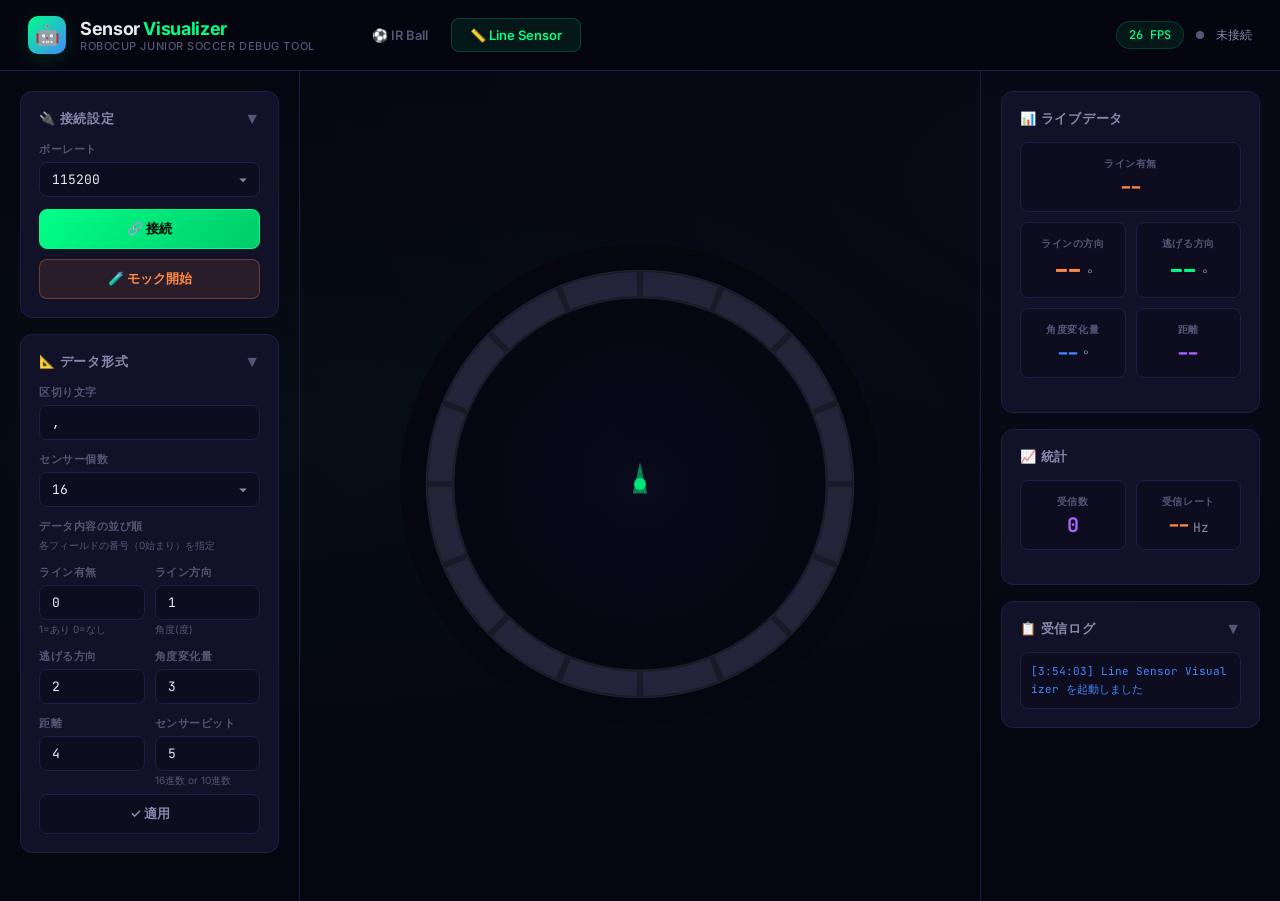
==== line.html @ f2dcb970 "feat: add Line Sensor Visualizer page with shared styles" ====
<!DOCTYPE html>
<html lang="ja">
<head>
<meta charset="UTF-8">
<meta name="viewport" content="width=device-width, initial-scale=1.0">
<title>Line Sensor Visualizer - RCJ Soccer Debug Tool</title>
<link rel="preconnect" href="https://fonts.googleapis.com">
<link href="https://fonts.googleapis.com/css2?family=Inter:wght@300;400;500;600;700;900&family=JetBrains+Mono:wght@400;500;700&display=swap" rel="stylesheet">
<link rel="stylesheet" href="styles.css">
</head>
<body>
<header class="header">
  <div class="header-left">
    <div class="header-logo">🤖</div>
    <div>
      <div class="header-title">Sensor <span>Visualizer</span></div>
      <div class="header-subtitle">RoboCup Junior Soccer Debug Tool</div>
    </div>
    <nav class="nav-tabs">
      <a href="index.html" class="nav-tab">⚽ IR Ball</a>
      <a href="line.html" class="nav-tab active">📏 Line Sensor</a>
    </nav>
  </div>
  <div class="header-right">
    <div class="fps-badge" id="fpsBadge">-- FPS</div>
    <div class="status-dot" id="statusDot"></div>
    <div class="status-text" id="statusText">未接続</div>
  </div>
</header>
<div class="main-content">
  <div class="sidebar" id="leftSidebar">
    <div class="panel">
      <div class="panel-header">🔌 接続設定<button class="collapse-btn" onclick="togglePanel(this)">▼</button></div>
      <div class="panel-body">
        <div id="noSerialBanner" class="no-serial-banner">⚠ Web Serial API 非対応。Chrome/Edgeを使用してください。</div>
        <div class="form-group"><label class="form-label">ボーレート</label>
          <select class="form-select" id="baudRate"><option value="9600">9600</option><option value="115200" selected>115200</option><option value="230400">230400</option><option value="921600">921600</option></select>
        </div>
        <div class="btn-group" style="margin-bottom:10px">
          <button class="btn btn-primary" id="btnConnect" onclick="connectSerial()">🔗 接続</button>
          <button class="btn btn-danger" id="btnDisconnect" onclick="disconnectSerial()" style="display:none">✕ 切断</button>
        </div>
        <button class="btn btn-mock" id="btnMock" onclick="toggleMock()">🧪 モック開始</button>
      </div>
    </div>
    <div class="panel">
      <div class="panel-header">📐 データ形式<button class="collapse-btn" onclick="togglePanel(this)">▼</button></div>
      <div class="panel-body">
        <div class="form-group"><label class="form-label">区切り文字</label><input class="form-input" id="cfgDelimiter" value=","></div>
        <div class="form-group"><label class="form-label">センサー個数</label>
          <select class="form-select" id="cfgSensorCount"><option value="8">8</option><option value="12">12</option><option value="16" selected>16</option><option value="20">20</option><option value="24">24</option><option value="32">32</option></select>
        </div>
        <div class="form-group"><label class="form-label">データ内容の並び順</label>
          <div class="form-hint" style="margin-bottom:8px">各フィールドの番号（0始まり）を指定</div>
        </div>
        <div class="form-row">
          <div class="form-group"><label class="form-label">ライン有無</label><input class="form-input" id="cfgDetIdx" type="number" value="0" min="0"><div class="form-hint">1=あり 0=なし</div></div>
          <div class="form-group"><label class="form-label">ライン方向</label><input class="form-input" id="cfgDirIdx" type="number" value="1" min="0"><div class="form-hint">角度(度)</div></div>
        </div>
        <div class="form-row">
          <div class="form-group"><label class="form-label">逃げる方向</label><input class="form-input" id="cfgEscIdx" type="number" value="2" min="0"></div>
          <div class="form-group"><label class="form-label">角度変化量</label><input class="form-input" id="cfgChgIdx" type="number" value="3" min="0"></div>
        </div>
        <div class="form-row">
          <div class="form-group"><label class="form-label">距離</label><input class="form-input" id="cfgDistIdx" type="number" value="4" min="0"></div>
          <div class="form-group"><label class="form-label">センサービット</label><input class="form-input" id="cfgBitsIdx" type="number" value="5" min="0"><div class="form-hint">16進数 or 10進数</div></div>
        </div>
        <button class="btn btn-secondary" onclick="applyConfig()" style="margin-top:6px">✓ 適用</button>
      </div>
    </div>
  </div>
  <div class="radar-container" id="radarContainer">
    <div class="radar-wrapper">
      <canvas id="lineCanvas" width="520" height="520"></canvas>
      <div class="not-detected-overlay" id="noLineOverlay">
        <div class="not-detected-icon">⬜</div>
        <div class="not-detected-text">No Line Detected</div>
        <div class="not-detected-sub">ラインセンサーがラインを検知していません</div>
      </div>
    </div>
  </div>
  <div class="sidebar right">
    <div class="panel">
      <div class="panel-header">📊 ライブデータ</div>
      <div class="panel-body">
        <div class="data-cards">
          <div class="data-card full-width"><div class="data-card-label">ライン有無</div><div class="data-card-value" id="dLineDetected" style="font-size:20px;color:var(--accent-orange)">--</div></div>
          <div class="data-card"><div class="data-card-label">ラインの方向</div><div class="data-card-value" id="dLineDir" style="color:var(--accent-orange)">--<span class="data-card-unit">°</span></div></div>
          <div class="data-card"><div class="data-card-label">逃げる方向</div><div class="data-card-value" id="dEscDir" style="color:var(--accent-green)">--<span class="data-card-unit">°</span></div></div>
          <div class="data-card"><div class="data-card-label">角度変化量</div><div class="data-card-value" id="dAngleChg" style="font-size:20px;color:var(--accent-blue)">--<span class="data-card-unit">°</span></div></div>
          <div class="data-card"><div class="data-card-label">距離</div><div class="data-card-value" id="dDist" style="font-size:20px;color:var(--accent-purple)">--</div></div>
        </div>
      </div>
    </div>
    <div class="panel">
      <div class="panel-header">📈 統計</div>
      <div class="panel-body">
        <div class="data-cards">
          <div class="data-card"><div class="data-card-label">受信数</div><div class="data-card-value" id="dispCount" style="font-size:20px;color:var(--accent-purple)">0</div></div>
          <div class="data-card"><div class="data-card-label">受信レート</div><div class="data-card-value" id="dispRate" style="font-size:20px;color:var(--accent-orange)">--<span class="data-card-unit">Hz</span></div></div>
        </div>
      </div>
    </div>
    <div class="panel">
      <div class="panel-header">📋 受信ログ<button class="collapse-btn" onclick="togglePanel(this)">▼</button></div>
      <div class="panel-body"><div class="raw-log" id="rawLog"></div></div>
    </div>
  </div>
</div>
<script>
// === State ===
let serialPort=null,serialReader=null,serialReadable=null,isConnected=false,isMocking=false,mockInterval=null;
let lineDetected=false,lineDir=0,escapeDir=0,angleChange=0,distance=0,sensorBits=0;
let receiveCount=0,rateTimestamps=[];
let cfg={delimiter:',',sensorCount:16,detIdx:0,dirIdx:1,escIdx:2,chgIdx:3,distIdx:4,bitsIdx:5};

function applyConfig(){
  const d=document.getElementById('cfgDelimiter').value;
  cfg.delimiter=d==='\\t'?'\t':d||',';
  cfg.sensorCount=parseInt(document.getElementById('cfgSensorCount').value)||16;
  cfg.detIdx=parseInt(document.getElementById('cfgDetIdx').value)||0;
  cfg.dirIdx=parseInt(document.getElementById('cfgDirIdx').value)||0;
  cfg.escIdx=parseInt(document.getElementById('cfgEscIdx').value)||0;
  cfg.chgIdx=parseInt(document.getElementById('cfgChgIdx').value)||0;
  cfg.distIdx=parseInt(document.getElementById('cfgDistIdx').value)||0;
  cfg.bitsIdx=parseInt(document.getElementById('cfgBitsIdx').value)||0;
  addLog('設定を適用しました','info');
}

function parseLine(raw){
  raw=raw.trim();if(!raw)return null;
  const p=raw.split(cfg.delimiter);
  const g=i=>{const v=p[i];if(v===undefined)return 0;const n=parseFloat(v.trim());return isNaN(n)?0:n;};
  const bits=p[cfg.bitsIdx]?p[cfg.bitsIdx].trim():'0';
  let bv=0;
  if(bits.startsWith('0x')||bits.startsWith('0X'))bv=parseInt(bits,16);
  else bv=parseInt(bits)||0;
  return{detected:g(cfg.detIdx)>=1,dir:g(cfg.dirIdx),esc:g(cfg.escIdx),chg:g(cfg.chgIdx),dist:g(cfg.distIdx),bits:bv};
}

function handleData(raw){
  const d=parseLine(raw);if(!d){addLog(raw,'warn');return;}
  receiveCount++;rateTimestamps.push(performance.now());
  lineDetected=d.detected;lineDir=d.dir;escapeDir=d.esc;angleChange=d.chg;distance=d.dist;sensorBits=d.bits;
  const el=id=>document.getElementById(id);
  el('dLineDetected').textContent=lineDetected?'あり':'なし';
  el('dLineDetected').style.color=lineDetected?'var(--accent-orange)':'var(--accent-green)';
  el('dLineDir').innerHTML=lineDir.toFixed(0)+'<span class="data-card-unit">°</span>';
  el('dEscDir').innerHTML=escapeDir.toFixed(0)+'<span class="data-card-unit">°</span>';
  el('dAngleChg').innerHTML=angleChange.toFixed(0)+'<span class="data-card-unit">°</span>';
  el('dDist').textContent=Math.round(distance);
  el('dispCount').textContent=receiveCount;
  const now=performance.now();rateTimestamps=rateTimestamps.filter(t=>now-t<1000);
  el('dispRate').innerHTML=rateTimestamps.length+'<span class="data-card-unit">Hz</span>';
  addLog(raw,lineDetected?'warn':'');
}

// === Log ===
const logEl=document.getElementById('rawLog');let logLines=0;
function addLog(t,type=''){const l=document.createElement('div');l.className='log-line'+(type?' '+type:'');const ts=new Date().toLocaleTimeString('ja-JP',{hour12:false});l.textContent=`[${ts}] ${t}`;logEl.appendChild(l);logLines++;if(logLines>80){logEl.removeChild(logEl.firstChild);logLines--;}logEl.scrollTop=logEl.scrollHeight;}

function togglePanel(b){b.classList.toggle('collapsed');b.closest('.panel').querySelector('.panel-body').classList.toggle('collapsed');}

// === Serial ===
async function connectSerial(){
  if(!('serial' in navigator)){addLog('Web Serial API 非対応','error');return;}
  try{serialPort=await navigator.serial.requestPort();const baud=parseInt(document.getElementById('baudRate').value);await serialPort.open({baudRate:baud});isConnected=true;updateUI();addLog(`接続 (${baud} bps)`,'info');readSerial();}catch(e){addLog('接続エラー: '+e.message,'error');}
}
async function readSerial(){
  const dec=new TextDecoderStream();serialReadable=serialPort.readable.pipeTo(dec.writable);const r=dec.readable.getReader();serialReader=r;let buf='';
  try{while(true){const{value,done}=await r.read();if(done)break;buf+=value;const ls=buf.split('\n');buf=ls.pop();for(const l of ls)if(l.trim())handleData(l);}}catch(e){if(isConnected)addLog('読取エラー: '+e.message,'error');}finally{r.releaseLock();}
}
async function disconnectSerial(){isConnected=false;try{if(serialReader){await serialReader.cancel();serialReader=null;}if(serialReadable){await serialReadable.catch(()=>{});serialReadable=null;}if(serialPort){await serialPort.close();serialPort=null;}}catch(e){}updateUI();addLog('切断','info');}
function updateUI(){
  const d=document.getElementById('statusDot'),t=document.getElementById('statusText'),bc=document.getElementById('btnConnect'),bd=document.getElementById('btnDisconnect');
  if(isConnected){d.className='status-dot connected';t.textContent='接続中';bc.style.display='none';bd.style.display='';}
  else if(isMocking){d.className='status-dot mock';t.textContent='モック動作中';bc.style.display='';bd.style.display='none';}
  else{d.className='status-dot';t.textContent='未接続';bc.style.display='';bd.style.display='none';}
}

// === Mock ===
let mockTick=0;
function toggleMock(){isMocking?stopMock():startMock();}
function startMock(){
  if(isConnected){addLog('接続中はモック不可','warn');return;}
  isMocking=true;mockTick=0;document.getElementById('btnMock').textContent='⏹ モック停止';document.getElementById('btnMock').className='btn btn-danger';updateUI();addLog('モック開始','info');
  mockInterval=setInterval(()=>{
    mockTick++;
    const det=mockTick%150<120?1:0;
    const dir=(mockTick*2.5)%360;
    const esc=(dir+180)%360;
    const chg=20+Math.sin(mockTick/20)*30;
    const dist=800+Math.sin(mockTick/15)*400;
    let bits=0;const sc=cfg.sensorCount;const dirRad=dir*Math.PI/180;
    for(let i=0;i<sc;i++){const a=(i/sc)*Math.PI*2-Math.PI/2;const diff=Math.abs(Math.atan2(Math.sin(a-dirRad+Math.PI/2),Math.cos(a-dirRad+Math.PI/2)));if(diff<Math.PI/3)bits|=(1<<i);}
    if(!det)bits=0;
    const line=[det,dir.toFixed(1),esc.toFixed(1),chg.toFixed(1),Math.round(dist),'0x'+bits.toString(16).toUpperCase()].join(cfg.delimiter);
    handleData(line);
  },40);
}
function stopMock(){isMocking=false;clearInterval(mockInterval);mockInterval=null;document.getElementById('btnMock').textContent='🧪 モック開始';document.getElementById('btnMock').className='btn btn-mock';updateUI();addLog('モック停止','info');}

// === Canvas Drawing ===
const canvas=document.getElementById('lineCanvas'),ctx=canvas.getContext('2d');
const CW=520,CH=520,CX=260,CY=260,R=200,RING_W=28;
let frameCount=0,lastFpsTime=performance.now(),fps=0,animTime=0;

function degToRad(d){return d*Math.PI/180;}
function canvasAngle(d){return degToRad(d)-Math.PI/2;}

function draw(ts){
  animTime=ts||0;ctx.clearRect(0,0,CW,CH);
  // BG
  const bg=ctx.createRadialGradient(CX,CY,0,CX,CY,R+40);bg.addColorStop(0,'rgba(10,10,30,0.9)');bg.addColorStop(1,'rgba(6,6,15,1)');ctx.fillStyle=bg;ctx.beginPath();ctx.arc(CX,CY,R+40,0,Math.PI*2);ctx.fill();
  // Ring track
  ctx.beginPath();ctx.arc(CX,CY,R,0,Math.PI*2);ctx.strokeStyle='rgba(136,136,170,0.15)';ctx.lineWidth=RING_W;ctx.stroke();
  // Sensor segments
  const sc=cfg.sensorCount,segAngle=Math.PI*2/sc,gap=0.03;
  for(let i=0;i<sc;i++){
    const a=-Math.PI/2+i*segAngle+gap/2;const active=(sensorBits>>i)&1;
    ctx.beginPath();ctx.arc(CX,CY,R,a,a+segAngle-gap);
    ctx.strokeStyle=active?(lineDetected?'rgba(255,160,40,0.9)':'rgba(255,160,40,0.3)'):'rgba(60,60,100,0.3)';
    ctx.lineWidth=RING_W-4;ctx.lineCap='butt';ctx.stroke();
    if(active&&lineDetected){ctx.beginPath();ctx.arc(CX,CY,R,a,a+segAngle-gap);ctx.strokeStyle='rgba(255,160,40,0.15)';ctx.lineWidth=RING_W+10;ctx.stroke();}
  }
  // Ring outer/inner border
  ctx.beginPath();ctx.arc(CX,CY,R+RING_W/2,0,Math.PI*2);ctx.strokeStyle='rgba(136,136,170,0.1)';ctx.lineWidth=1;ctx.stroke();
  ctx.beginPath();ctx.arc(CX,CY,R-RING_W/2,0,Math.PI*2);ctx.strokeStyle='rgba(136,136,170,0.1)';ctx.lineWidth=1;ctx.stroke();
  // Center robot
  ctx.beginPath();ctx.arc(CX,CY,6,0,Math.PI*2);ctx.fillStyle='rgba(0,255,136,0.8)';ctx.fill();
  // Forward triangle
  const fwd=-Math.PI/2;ctx.beginPath();ctx.moveTo(CX+Math.cos(fwd)*22,CY+Math.sin(fwd)*22);ctx.lineTo(CX+Math.cos(fwd+2.5)*12,CY+Math.sin(fwd+2.5)*12);ctx.lineTo(CX+Math.cos(fwd-2.5)*12,CY+Math.sin(fwd-2.5)*12);ctx.closePath();ctx.fillStyle='rgba(0,255,136,0.5)';ctx.fill();

  if(lineDetected&&(isConnected||isMocking)){
    // White line across ring
    const la=canvasAngle(lineDir),perpLen=R+10;
    const perp=la+Math.PI/2;
    ctx.beginPath();ctx.moveTo(CX+Math.cos(perp)*perpLen,CY+Math.sin(perp)*perpLen);ctx.lineTo(CX-Math.cos(perp)*perpLen,CY-Math.sin(perp)*perpLen);
    ctx.strokeStyle='rgba(255,255,255,0.5)';ctx.lineWidth=2;ctx.setLineDash([]);ctx.stroke();
    // Line direction arrow (orange solid)
    const arrowLen=R-10;const ax=CX+Math.cos(la)*arrowLen,ay=CY+Math.sin(la)*arrowLen;
    ctx.beginPath();ctx.moveTo(CX,CY);ctx.lineTo(ax,ay);ctx.strokeStyle='#ff8844';ctx.lineWidth=3;ctx.stroke();
    // Arrowhead
    const ah=15,aa=0.4;ctx.beginPath();ctx.moveTo(ax,ay);ctx.lineTo(ax-ah*Math.cos(la-aa),ay-ah*Math.sin(la-aa));ctx.lineTo(ax-ah*Math.cos(la+aa),ay-ah*Math.sin(la+aa));ctx.closePath();ctx.fillStyle='#ff8844';ctx.fill();
    // Escape direction arrow (green dashed)
    const ea=canvasAngle(escapeDir),elen=R-10;const ex=CX+Math.cos(ea)*elen,ey=CY+Math.sin(ea)*elen;
    ctx.beginPath();ctx.moveTo(CX,CY);ctx.lineTo(ex,ey);ctx.strokeStyle='#00ff88';ctx.lineWidth=2.5;ctx.setLineDash([8,6]);ctx.stroke();ctx.setLineDash([]);
    // Escape arrowhead
    ctx.beginPath();ctx.moveTo(ex,ey);ctx.lineTo(ex-12*Math.cos(ea-0.4),ey-12*Math.sin(ea-0.4));ctx.lineTo(ex-12*Math.cos(ea+0.4),ey-12*Math.sin(ea+0.4));ctx.closePath();ctx.fillStyle='#00ff88';ctx.fill();
  }
  // No-line overlay
  document.getElementById('noLineOverlay').classList.toggle('visible',!lineDetected&&(isConnected||isMocking));
  // FPS
  frameCount++;const now=performance.now();if(now-lastFpsTime>=500){fps=Math.round(frameCount/((now-lastFpsTime)/1000));frameCount=0;lastFpsTime=now;document.getElementById('fpsBadge').textContent=fps+' FPS';}
  requestAnimationFrame(draw);
}

// === Responsive ===
function resizeCanvas(){const c=document.getElementById('radarContainer');const s=Math.min(c.clientWidth-60,c.clientHeight-60,520);if(s>0){canvas.style.width=s+'px';canvas.style.height=s+'px';}}
window.addEventListener('resize',resizeCanvas);setTimeout(resizeCanvas,100);

// === Init ===
if(!('serial' in navigator))document.getElementById('noSerialBanner').classList.add('visible');
requestAnimationFrame(draw);
addLog('Line Sensor Visualizer を起動しました','info');
</script>
</body>
</html>
---- styles.css ----
*,*::before,*::after{box-sizing:border-box;margin:0;padding:0}
:root{--bg-primary:#06060f;--bg-secondary:#0d0d1f;--bg-card:#111128;--bg-card-hover:#16163a;--border:#1e1e4a;--border-glow:#2a2a6a;--text-primary:#e8e8f0;--text-secondary:#8888aa;--text-muted:#555577;--accent-green:#00ff88;--accent-green-dim:#00cc6a;--accent-blue:#4488ff;--accent-red:#ff3366;--accent-orange:#ff8844;--accent-purple:#aa66ff;--font-ui:'Inter',-apple-system,sans-serif;--font-mono:'JetBrains Mono','Consolas',monospace;--radius:12px;--radius-sm:8px;--transition:0.2s cubic-bezier(0.4,0,0.2,1)}
body{font-family:var(--font-ui);background:var(--bg-primary);color:var(--text-primary);min-height:100vh;overflow-x:hidden;background-image:radial-gradient(ellipse at 20% 50%,rgba(0,255,136,0.03) 0%,transparent 60%),radial-gradient(ellipse at 80% 20%,rgba(68,136,255,0.03) 0%,transparent 60%)}
.header{display:flex;align-items:center;justify-content:space-between;padding:16px 28px;border-bottom:1px solid var(--border);background:rgba(6,6,15,0.8);backdrop-filter:blur(20px);position:sticky;top:0;z-index:100}
.header-left{display:flex;align-items:center;gap:14px}
.header-logo{width:38px;height:38px;background:linear-gradient(135deg,var(--accent-green),var(--accent-blue));border-radius:10px;display:flex;align-items:center;justify-content:center;font-size:20px;box-shadow:0 4px 20px rgba(0,255,136,0.15)}
.header-title{font-size:18px;font-weight:700;letter-spacing:-0.02em}
.header-title span{color:var(--accent-green)}
.header-subtitle{font-size:11px;color:var(--text-muted);font-weight:500;letter-spacing:0.05em;text-transform:uppercase}
.header-right{display:flex;align-items:center;gap:12px}
.fps-badge{font-family:var(--font-mono);font-size:12px;font-weight:500;color:var(--accent-green);background:rgba(0,255,136,0.08);border:1px solid rgba(0,255,136,0.15);padding:5px 12px;border-radius:20px}
.status-dot{width:8px;height:8px;border-radius:50%;background:var(--text-muted);transition:background var(--transition)}
.status-dot.connected{background:var(--accent-green);box-shadow:0 0 8px var(--accent-green);animation:pulse-dot 2s infinite}
.status-dot.mock{background:var(--accent-orange);box-shadow:0 0 8px var(--accent-orange);animation:pulse-dot 2s infinite}
@keyframes pulse-dot{0%,100%{opacity:1}50%{opacity:0.5}}
.status-text{font-size:12px;color:var(--text-secondary);font-weight:500}
.nav-tabs{display:flex;gap:4px;margin-left:24px}
.nav-tab{padding:8px 18px;font-family:var(--font-ui);font-size:13px;font-weight:600;color:var(--text-muted);background:transparent;border:1px solid transparent;border-radius:var(--radius-sm);cursor:pointer;transition:all var(--transition);text-decoration:none}
.nav-tab:hover{color:var(--text-primary);background:var(--bg-card)}
.nav-tab.active{color:var(--accent-green);background:rgba(0,255,136,0.08);border-color:rgba(0,255,136,0.2)}
.main-content{display:grid;grid-template-columns:300px 1fr 300px;gap:0;min-height:calc(100vh - 70px)}
@media(max-width:1100px){.main-content{grid-template-columns:1fr;grid-template-rows:auto 1fr auto}}
.sidebar{padding:20px;border-right:1px solid var(--border);overflow-y:auto;max-height:calc(100vh - 70px)}
.sidebar.right{border-right:none;border-left:1px solid var(--border)}
@media(max-width:1100px){.sidebar{border-right:none;border-bottom:1px solid var(--border);max-height:none}.sidebar.right{border-left:none;border-top:1px solid var(--border)}}
.panel{background:var(--bg-card);border:1px solid var(--border);border-radius:var(--radius);padding:18px;margin-bottom:16px;transition:border-color var(--transition);animation:fadeIn 0.4s ease both}
.panel:hover{border-color:var(--border-glow)}
.panel:nth-child(2){animation-delay:0.05s}
.panel:nth-child(3){animation-delay:0.1s}
.panel-header{display:flex;align-items:center;gap:8px;margin-bottom:14px;font-size:13px;font-weight:600;color:var(--text-secondary);text-transform:uppercase;letter-spacing:0.06em}
.panel-header .collapse-btn{margin-left:auto;background:none;border:none;color:var(--text-muted);cursor:pointer;font-size:16px;transition:transform var(--transition);line-height:1}
.panel-header .collapse-btn.collapsed{transform:rotate(-90deg)}
.panel-body.collapsed{display:none}
.form-group{margin-bottom:12px}
.form-group:last-child{margin-bottom:0}
.form-label{display:block;font-size:11px;font-weight:600;color:var(--text-muted);margin-bottom:5px;text-transform:uppercase;letter-spacing:0.05em}
.form-input,.form-select{width:100%;padding:8px 12px;font-family:var(--font-mono);font-size:13px;color:var(--text-primary);background:var(--bg-secondary);border:1px solid var(--border);border-radius:var(--radius-sm);outline:none;transition:border-color var(--transition),box-shadow var(--transition)}
.form-input:focus,.form-select:focus{border-color:var(--accent-green);box-shadow:0 0 0 3px rgba(0,255,136,0.08)}
.form-select{cursor:pointer;appearance:none;background-image:url("data:image/svg+xml,%3Csvg xmlns='http://www.w3.org/2000/svg' width='12' height='12' fill='%238888aa' viewBox='0 0 16 16'%3E%3Cpath d='M8 11L3 6h10z'/%3E%3C/svg%3E");background-repeat:no-repeat;background-position:right 10px center;padding-right:30px}
.form-row{display:grid;grid-template-columns:1fr 1fr;gap:10px}
.form-hint{font-size:10px;color:var(--text-muted);margin-top:3px}
.btn{display:inline-flex;align-items:center;justify-content:center;gap:8px;padding:10px 18px;font-family:var(--font-ui);font-size:13px;font-weight:600;border:1px solid transparent;border-radius:var(--radius-sm);cursor:pointer;transition:all var(--transition);white-space:nowrap;width:100%}
.btn-primary{background:linear-gradient(135deg,var(--accent-green),var(--accent-green-dim));color:#000;border-color:var(--accent-green)}
.btn-primary:hover{box-shadow:0 4px 20px rgba(0,255,136,0.25);transform:translateY(-1px)}
.btn-danger{background:rgba(255,51,102,0.1);color:var(--accent-red);border-color:rgba(255,51,102,0.3)}
.btn-danger:hover{background:rgba(255,51,102,0.2)}
.btn-secondary{background:var(--bg-secondary);color:var(--text-secondary);border-color:var(--border)}
.btn-secondary:hover{background:var(--bg-card-hover);color:var(--text-primary);border-color:var(--border-glow)}
.btn-mock{background:rgba(255,136,68,0.1);color:var(--accent-orange);border-color:rgba(255,136,68,0.3)}
.btn-mock:hover{background:rgba(255,136,68,0.2)}
.btn-group{display:flex;gap:8px}
.btn-group .btn{flex:1}
.radar-container{display:flex;align-items:center;justify-content:center;position:relative;padding:30px}
.radar-wrapper{position:relative;display:inline-block}
.data-cards{display:grid;grid-template-columns:1fr 1fr;gap:10px;margin-bottom:16px}
.data-card{background:var(--bg-secondary);border:1px solid var(--border);border-radius:var(--radius-sm);padding:14px;text-align:center;transition:border-color var(--transition)}
.data-card:hover{border-color:var(--border-glow)}
.data-card-label{font-size:10px;font-weight:600;color:var(--text-muted);text-transform:uppercase;letter-spacing:0.06em;margin-bottom:6px}
.data-card-value{font-family:var(--font-mono);font-size:26px;font-weight:700;line-height:1}
.data-card-unit{font-size:13px;font-weight:400;color:var(--text-secondary);margin-left:2px}
.data-card.full-width{grid-column:1/-1}
.raw-log{font-family:var(--font-mono);font-size:11px;color:var(--text-muted);background:var(--bg-secondary);border:1px solid var(--border);border-radius:var(--radius-sm);padding:10px;max-height:160px;overflow-y:auto;line-height:1.6;word-break:break-all}
.raw-log::-webkit-scrollbar{width:4px}
.raw-log::-webkit-scrollbar-thumb{background:var(--border);border-radius:4px}
.log-line{color:var(--text-muted)}.log-line.error{color:var(--accent-red)}.log-line.warn{color:var(--accent-orange)}.log-line.info{color:var(--accent-blue)}
.trail-toggle{display:flex;align-items:center;gap:8px;font-size:12px;color:var(--text-secondary);cursor:pointer;user-select:none}
.trail-toggle input[type="checkbox"]{appearance:none;width:36px;height:20px;background:var(--bg-secondary);border:1px solid var(--border);border-radius:20px;position:relative;cursor:pointer;transition:background var(--transition),border-color var(--transition)}
.trail-toggle input[type="checkbox"]::after{content:'';position:absolute;top:2px;left:2px;width:14px;height:14px;background:var(--text-muted);border-radius:50%;transition:transform var(--transition),background var(--transition)}
.trail-toggle input[type="checkbox"]:checked{background:rgba(0,255,136,0.15);border-color:var(--accent-green)}
.trail-toggle input[type="checkbox"]:checked::after{transform:translateX(16px);background:var(--accent-green)}
::-webkit-scrollbar{width:6px}::-webkit-scrollbar-track{background:transparent}::-webkit-scrollbar-thumb{background:var(--border);border-radius:6px}
@keyframes fadeIn{from{opacity:0;transform:translateY(8px)}to{opacity:1;transform:translateY(0)}}
.no-serial-banner{display:none;background:rgba(255,51,102,0.1);border:1px solid rgba(255,51,102,0.3);border-radius:var(--radius-sm);padding:12px 16px;margin-bottom:16px;font-size:12px;color:var(--accent-red);line-height:1.5}
.no-serial-banner.visible{display:block}
.not-detected-overlay{position:absolute;inset:0;display:flex;flex-direction:column;align-items:center;justify-content:center;background:rgba(6,6,15,0.75);backdrop-filter:blur(8px);border-radius:50%;opacity:0;pointer-events:none;transition:opacity 0.4s ease}
.not-detected-overlay.visible{opacity:1}
.not-detected-icon{font-size:56px;margin-bottom:12px;animation:float 3s ease-in-out infinite}
@keyframes float{0%,100%{transform:translateY(0)}50%{transform:translateY(-8px)}}
.not-detected-text{font-size:22px;font-weight:800;color:var(--accent-red);text-transform:uppercase;letter-spacing:0.08em;text-shadow:0 0 20px rgba(255,51,102,0.4)}
.not-detected-sub{font-size:12px;color:var(--text-muted);margin-top:6px}
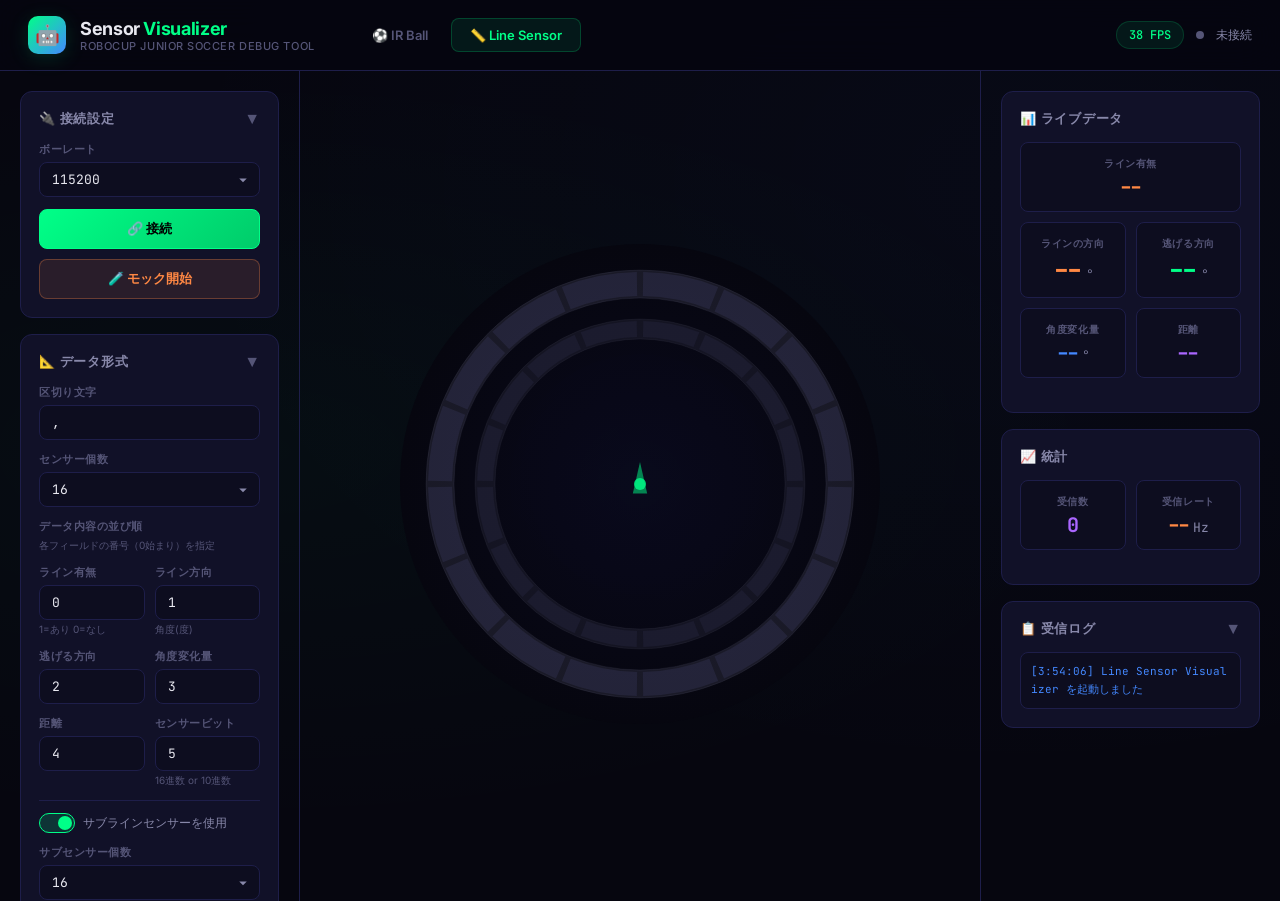
==== commit dccc69a0: "feat: add sub line sensor support (inner ring)" ====
--- a/line.html
+++ b/line.html
@@ -65,6 +65,15 @@
           <div class="form-group"><label class="form-label">距離</label><input class="form-input" id="cfgDistIdx" type="number" value="4" min="0"></div>
           <div class="form-group"><label class="form-label">センサービット</label><input class="form-input" id="cfgBitsIdx" type="number" value="5" min="0"><div class="form-hint">16進数 or 10進数</div></div>
         </div>
+        <div style="border-top:1px solid var(--border);margin:12px 0;padding-top:12px">
+          <div class="form-group"><label class="trail-toggle"><input type="checkbox" id="cfgSubEnabled" checked> サブラインセンサーを使用</label></div>
+          <div id="subSettings">
+            <div class="form-group"><label class="form-label">サブセンサー個数</label>
+              <select class="form-select" id="cfgSubCount"><option value="8">8</option><option value="12">12</option><option value="16" selected>16</option><option value="20">20</option><option value="24">24</option><option value="32">32</option></select>
+            </div>
+            <div class="form-group"><label class="form-label">サブセンサービット</label><input class="form-input" id="cfgSubBitsIdx" type="number" value="6" min="0"><div class="form-hint">フィールド番号(0始まり)</div></div>
+          </div>
+        </div>
         <button class="btn btn-secondary" onclick="applyConfig()" style="margin-top:6px">✓ 適用</button>
       </div>
     </div>
@@ -110,9 +119,9 @@
 <script>
 // === State ===
 let serialPort=null,serialReader=null,serialReadable=null,isConnected=false,isMocking=false,mockInterval=null;
-let lineDetected=false,lineDir=0,escapeDir=0,angleChange=0,distance=0,sensorBits=0;
+let lineDetected=false,lineDir=0,escapeDir=0,angleChange=0,distance=0,sensorBits=0,subSensorBits=0;
 let receiveCount=0,rateTimestamps=[];
-let cfg={delimiter:',',sensorCount:16,detIdx:0,dirIdx:1,escIdx:2,chgIdx:3,distIdx:4,bitsIdx:5};
+let cfg={delimiter:',',sensorCount:16,detIdx:0,dirIdx:1,escIdx:2,chgIdx:3,distIdx:4,bitsIdx:5,subEnabled:true,subCount:16,subBitsIdx:6};
 
 function applyConfig(){
   const d=document.getElementById('cfgDelimiter').value;
@@ -124,24 +133,27 @@
   cfg.chgIdx=parseInt(document.getElementById('cfgChgIdx').value)||0;
   cfg.distIdx=parseInt(document.getElementById('cfgDistIdx').value)||0;
   cfg.bitsIdx=parseInt(document.getElementById('cfgBitsIdx').value)||0;
+  cfg.subEnabled=document.getElementById('cfgSubEnabled').checked;
+  cfg.subCount=parseInt(document.getElementById('cfgSubCount').value)||16;
+  cfg.subBitsIdx=parseInt(document.getElementById('cfgSubBitsIdx').value)||0;
+  document.getElementById('subSettings').style.display=cfg.subEnabled?'':'none';
   addLog('設定を適用しました','info');
 }
 
+function parseHexOrDec(s){s=(s||'0').trim();if(s.startsWith('0x')||s.startsWith('0X'))return parseInt(s,16)||0;return parseInt(s)||0;}
 function parseLine(raw){
   raw=raw.trim();if(!raw)return null;
   const p=raw.split(cfg.delimiter);
   const g=i=>{const v=p[i];if(v===undefined)return 0;const n=parseFloat(v.trim());return isNaN(n)?0:n;};
-  const bits=p[cfg.bitsIdx]?p[cfg.bitsIdx].trim():'0';
-  let bv=0;
-  if(bits.startsWith('0x')||bits.startsWith('0X'))bv=parseInt(bits,16);
-  else bv=parseInt(bits)||0;
-  return{detected:g(cfg.detIdx)>=1,dir:g(cfg.dirIdx),esc:g(cfg.escIdx),chg:g(cfg.chgIdx),dist:g(cfg.distIdx),bits:bv};
+  const bv=parseHexOrDec(p[cfg.bitsIdx]);
+  const sbv=cfg.subEnabled?parseHexOrDec(p[cfg.subBitsIdx]):0;
+  return{detected:g(cfg.detIdx)>=1,dir:g(cfg.dirIdx),esc:g(cfg.escIdx),chg:g(cfg.chgIdx),dist:g(cfg.distIdx),bits:bv,subBits:sbv};
 }
 
 function handleData(raw){
   const d=parseLine(raw);if(!d){addLog(raw,'warn');return;}
   receiveCount++;rateTimestamps.push(performance.now());
-  lineDetected=d.detected;lineDir=d.dir;escapeDir=d.esc;angleChange=d.chg;distance=d.dist;sensorBits=d.bits;
+  lineDetected=d.detected;lineDir=d.dir;escapeDir=d.esc;angleChange=d.chg;distance=d.dist;sensorBits=d.bits;subSensorBits=d.subBits;
   const el=id=>document.getElementById(id);
   el('dLineDetected').textContent=lineDetected?'あり':'なし';
   el('dLineDetected').style.color=lineDetected?'var(--accent-orange)':'var(--accent-green)';
@@ -193,16 +205,18 @@
     const dist=800+Math.sin(mockTick/15)*400;
     let bits=0;const sc=cfg.sensorCount;const dirRad=dir*Math.PI/180;
     for(let i=0;i<sc;i++){const a=(i/sc)*Math.PI*2-Math.PI/2;const diff=Math.abs(Math.atan2(Math.sin(a-dirRad+Math.PI/2),Math.cos(a-dirRad+Math.PI/2)));if(diff<Math.PI/3)bits|=(1<<i);}
-    if(!det)bits=0;
-    const line=[det,dir.toFixed(1),esc.toFixed(1),chg.toFixed(1),Math.round(dist),'0x'+bits.toString(16).toUpperCase()].join(cfg.delimiter);
-    handleData(line);
+    let sbits=0;if(cfg.subEnabled){const ssc=cfg.subCount;for(let i=0;i<ssc;i++){const a=(i/ssc)*Math.PI*2-Math.PI/2;const diff=Math.abs(Math.atan2(Math.sin(a-dirRad+Math.PI/2),Math.cos(a-dirRad+Math.PI/2)));if(diff<Math.PI/4)sbits|=(1<<i);}}
+    if(!det){bits=0;sbits=0;}
+    const fields=[det,dir.toFixed(1),esc.toFixed(1),chg.toFixed(1),Math.round(dist),'0x'+bits.toString(16).toUpperCase()];
+    if(cfg.subEnabled)fields.push('0x'+sbits.toString(16).toUpperCase());
+    handleData(fields.join(cfg.delimiter));
   },40);
 }
 function stopMock(){isMocking=false;clearInterval(mockInterval);mockInterval=null;document.getElementById('btnMock').textContent='🧪 モック開始';document.getElementById('btnMock').className='btn btn-mock';updateUI();addLog('モック停止','info');}
 
 // === Canvas Drawing ===
 const canvas=document.getElementById('lineCanvas'),ctx=canvas.getContext('2d');
-const CW=520,CH=520,CX=260,CY=260,R=200,RING_W=28;
+const CW=520,CH=520,CX=260,CY=260,R=200,RING_W=28,SUB_R=155,SUB_W=20;
 let frameCount=0,lastFpsTime=performance.now(),fps=0,animTime=0;
 
 function degToRad(d){return d*Math.PI/180;}
@@ -226,6 +240,20 @@
   // Ring outer/inner border
   ctx.beginPath();ctx.arc(CX,CY,R+RING_W/2,0,Math.PI*2);ctx.strokeStyle='rgba(136,136,170,0.1)';ctx.lineWidth=1;ctx.stroke();
   ctx.beginPath();ctx.arc(CX,CY,R-RING_W/2,0,Math.PI*2);ctx.strokeStyle='rgba(136,136,170,0.1)';ctx.lineWidth=1;ctx.stroke();
+  // Sub sensor ring
+  if(cfg.subEnabled){
+    ctx.beginPath();ctx.arc(CX,CY,SUB_R,0,Math.PI*2);ctx.strokeStyle='rgba(136,136,170,0.1)';ctx.lineWidth=SUB_W;ctx.stroke();
+    const ssc=cfg.subCount,sseg=Math.PI*2/ssc,sgap=0.04;
+    for(let i=0;i<ssc;i++){
+      const a=-Math.PI/2+i*sseg+sgap/2;const active=(subSensorBits>>i)&1;
+      ctx.beginPath();ctx.arc(CX,CY,SUB_R,a,a+sseg-sgap);
+      ctx.strokeStyle=active?(lineDetected?'rgba(100,180,255,0.85)':'rgba(100,180,255,0.25)'):'rgba(50,50,80,0.25)';
+      ctx.lineWidth=SUB_W-4;ctx.lineCap='butt';ctx.stroke();
+      if(active&&lineDetected){ctx.beginPath();ctx.arc(CX,CY,SUB_R,a,a+sseg-sgap);ctx.strokeStyle='rgba(100,180,255,0.1)';ctx.lineWidth=SUB_W+8;ctx.stroke();}
+    }
+    ctx.beginPath();ctx.arc(CX,CY,SUB_R+SUB_W/2,0,Math.PI*2);ctx.strokeStyle='rgba(136,136,170,0.08)';ctx.lineWidth=1;ctx.stroke();
+    ctx.beginPath();ctx.arc(CX,CY,SUB_R-SUB_W/2,0,Math.PI*2);ctx.strokeStyle='rgba(136,136,170,0.08)';ctx.lineWidth=1;ctx.stroke();
+  }
   // Center robot
   ctx.beginPath();ctx.arc(CX,CY,6,0,Math.PI*2);ctx.fillStyle='rgba(0,255,136,0.8)';ctx.fill();
   // Forward triangle
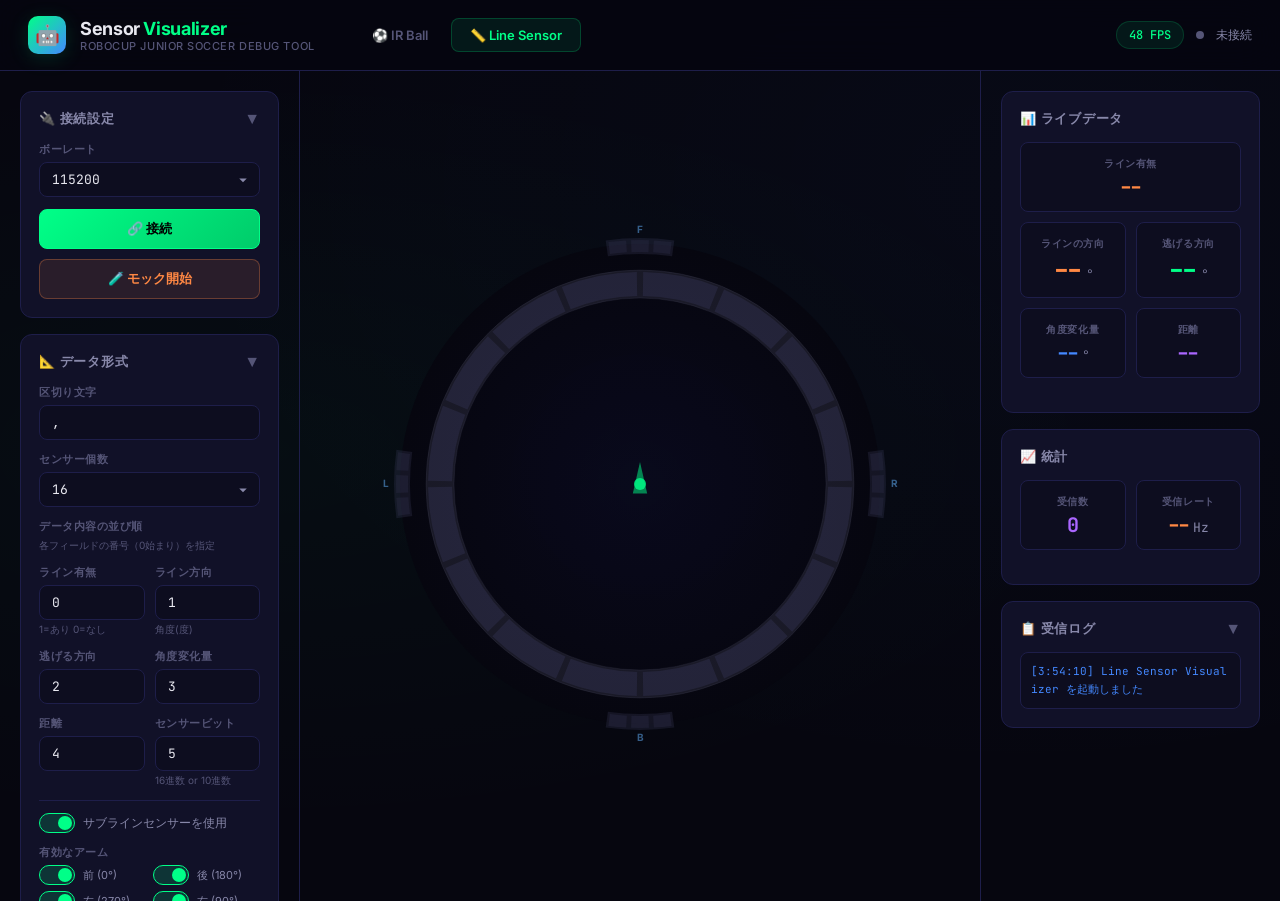
==== commit 5741af3f: "feat: sub sensors now display as 4 directional arms (F/R/B/L) instead of inner ring" ====
--- a/line.html
+++ b/line.html
@@ -68,10 +68,17 @@
         <div style="border-top:1px solid var(--border);margin:12px 0;padding-top:12px">
           <div class="form-group"><label class="trail-toggle"><input type="checkbox" id="cfgSubEnabled" checked> サブラインセンサーを使用</label></div>
           <div id="subSettings">
-            <div class="form-group"><label class="form-label">サブセンサー個数</label>
-              <select class="form-select" id="cfgSubCount"><option value="8">8</option><option value="12">12</option><option value="16" selected>16</option><option value="20">20</option><option value="24">24</option><option value="32">32</option></select>
+            <div class="form-group"><label class="form-label">有効なアーム</label>
+              <div style="display:grid;grid-template-columns:1fr 1fr;gap:6px">
+                <label class="trail-toggle" style="font-size:11px"><input type="checkbox" id="cfgSubF" checked> 前 (0°)</label>
+                <label class="trail-toggle" style="font-size:11px"><input type="checkbox" id="cfgSubB" checked> 後 (180°)</label>
+                <label class="trail-toggle" style="font-size:11px"><input type="checkbox" id="cfgSubL" checked> 左 (270°)</label>
+                <label class="trail-toggle" style="font-size:11px"><input type="checkbox" id="cfgSubR" checked> 右 (90°)</label>
+              </div>
             </div>
+            <div class="form-group"><label class="form-label">各アームのセンサー数</label><input class="form-input" id="cfgSubPerArm" type="number" value="3" min="1" max="8"><div class="form-hint">1アームあたりの個数</div></div>
             <div class="form-group"><label class="form-label">サブセンサービット</label><input class="form-input" id="cfgSubBitsIdx" type="number" value="6" min="0"><div class="form-hint">フィールド番号(0始まり)</div></div>
+            <div class="form-hint" style="margin-top:4px;color:var(--accent-blue)">ビット順: 前→右→後→左 (有効なアームのみ)</div>
           </div>
         </div>
         <button class="btn btn-secondary" onclick="applyConfig()" style="margin-top:6px">✓ 適用</button>
@@ -121,7 +128,7 @@
 let serialPort=null,serialReader=null,serialReadable=null,isConnected=false,isMocking=false,mockInterval=null;
 let lineDetected=false,lineDir=0,escapeDir=0,angleChange=0,distance=0,sensorBits=0,subSensorBits=0;
 let receiveCount=0,rateTimestamps=[];
-let cfg={delimiter:',',sensorCount:16,detIdx:0,dirIdx:1,escIdx:2,chgIdx:3,distIdx:4,bitsIdx:5,subEnabled:true,subCount:16,subBitsIdx:6};
+let cfg={delimiter:',',sensorCount:16,detIdx:0,dirIdx:1,escIdx:2,chgIdx:3,distIdx:4,bitsIdx:5,subEnabled:true,subArms:{f:true,r:true,b:true,l:true},subPerArm:3,subBitsIdx:6};
 
 function applyConfig(){
   const d=document.getElementById('cfgDelimiter').value;
@@ -134,7 +141,8 @@
   cfg.distIdx=parseInt(document.getElementById('cfgDistIdx').value)||0;
   cfg.bitsIdx=parseInt(document.getElementById('cfgBitsIdx').value)||0;
   cfg.subEnabled=document.getElementById('cfgSubEnabled').checked;
-  cfg.subCount=parseInt(document.getElementById('cfgSubCount').value)||16;
+  cfg.subArms={f:document.getElementById('cfgSubF').checked,r:document.getElementById('cfgSubR').checked,b:document.getElementById('cfgSubB').checked,l:document.getElementById('cfgSubL').checked};
+  cfg.subPerArm=parseInt(document.getElementById('cfgSubPerArm').value)||3;
   cfg.subBitsIdx=parseInt(document.getElementById('cfgSubBitsIdx').value)||0;
   document.getElementById('subSettings').style.display=cfg.subEnabled?'':'none';
   addLog('設定を適用しました','info');
@@ -205,7 +213,15 @@
     const dist=800+Math.sin(mockTick/15)*400;
     let bits=0;const sc=cfg.sensorCount;const dirRad=dir*Math.PI/180;
     for(let i=0;i<sc;i++){const a=(i/sc)*Math.PI*2-Math.PI/2;const diff=Math.abs(Math.atan2(Math.sin(a-dirRad+Math.PI/2),Math.cos(a-dirRad+Math.PI/2)));if(diff<Math.PI/3)bits|=(1<<i);}
-    let sbits=0;if(cfg.subEnabled){const ssc=cfg.subCount;for(let i=0;i<ssc;i++){const a=(i/ssc)*Math.PI*2-Math.PI/2;const diff=Math.abs(Math.atan2(Math.sin(a-dirRad+Math.PI/2),Math.cos(a-dirRad+Math.PI/2)));if(diff<Math.PI/4)sbits|=(1<<i);}}
+    let sbits=0;
+    if(cfg.subEnabled){
+      const arms=[];if(cfg.subArms.f)arms.push(0);if(cfg.subArms.r)arms.push(90);if(cfg.subArms.b)arms.push(180);if(cfg.subArms.l)arms.push(270);
+      let bi=0;arms.forEach(armDeg=>{
+        const armRad=armDeg*Math.PI/180;
+        const diff=Math.abs(Math.atan2(Math.sin(armRad-dirRad+Math.PI/2),Math.cos(armRad-dirRad+Math.PI/2)));
+        for(let j=0;j<cfg.subPerArm;j++){if(diff<Math.PI/3)sbits|=(1<<bi);bi++;}
+      });
+    }
     if(!det){bits=0;sbits=0;}
     const fields=[det,dir.toFixed(1),esc.toFixed(1),chg.toFixed(1),Math.round(dist),'0x'+bits.toString(16).toUpperCase()];
     if(cfg.subEnabled)fields.push('0x'+sbits.toString(16).toUpperCase());
@@ -240,19 +256,26 @@
   // Ring outer/inner border
   ctx.beginPath();ctx.arc(CX,CY,R+RING_W/2,0,Math.PI*2);ctx.strokeStyle='rgba(136,136,170,0.1)';ctx.lineWidth=1;ctx.stroke();
   ctx.beginPath();ctx.arc(CX,CY,R-RING_W/2,0,Math.PI*2);ctx.strokeStyle='rgba(136,136,170,0.1)';ctx.lineWidth=1;ctx.stroke();
-  // Sub sensor ring
+  // Sub sensor arms (outside main ring)
   if(cfg.subEnabled){
-    ctx.beginPath();ctx.arc(CX,CY,SUB_R,0,Math.PI*2);ctx.strokeStyle='rgba(136,136,170,0.1)';ctx.lineWidth=SUB_W;ctx.stroke();
-    const ssc=cfg.subCount,sseg=Math.PI*2/ssc,sgap=0.04;
-    for(let i=0;i<ssc;i++){
-      const a=-Math.PI/2+i*sseg+sgap/2;const active=(subSensorBits>>i)&1;
-      ctx.beginPath();ctx.arc(CX,CY,SUB_R,a,a+sseg-sgap);
-      ctx.strokeStyle=active?(lineDetected?'rgba(100,180,255,0.85)':'rgba(100,180,255,0.25)'):'rgba(50,50,80,0.25)';
-      ctx.lineWidth=SUB_W-4;ctx.lineCap='butt';ctx.stroke();
-      if(active&&lineDetected){ctx.beginPath();ctx.arc(CX,CY,SUB_R,a,a+sseg-sgap);ctx.strokeStyle='rgba(100,180,255,0.1)';ctx.lineWidth=SUB_W+8;ctx.stroke();}
-    }
-    ctx.beginPath();ctx.arc(CX,CY,SUB_R+SUB_W/2,0,Math.PI*2);ctx.strokeStyle='rgba(136,136,170,0.08)';ctx.lineWidth=1;ctx.stroke();
-    ctx.beginPath();ctx.arc(CX,CY,SUB_R-SUB_W/2,0,Math.PI*2);ctx.strokeStyle='rgba(136,136,170,0.08)';ctx.lineWidth=1;ctx.stroke();
+    const armDirs=[];if(cfg.subArms.f)armDirs.push({deg:0,label:'F'});if(cfg.subArms.r)armDirs.push({deg:90,label:'R'});if(cfg.subArms.b)armDirs.push({deg:180,label:'B'});if(cfg.subArms.l)armDirs.push({deg:270,label:'L'});
+    const armR=R+38,armW=16,armSpan=0.28,perArm=cfg.subPerArm;
+    let bi=0;
+    armDirs.forEach(arm=>{
+      const cA=degToRad(arm.deg)-Math.PI/2;
+      const segSp=armSpan/perArm,segGap=0.02;
+      ctx.beginPath();ctx.arc(CX,CY,armR,cA-armSpan/2,cA+armSpan/2);ctx.strokeStyle='rgba(80,80,120,0.2)';ctx.lineWidth=armW;ctx.lineCap='butt';ctx.stroke();
+      for(let j=0;j<perArm;j++){
+        const sa=cA-armSpan/2+j*segSp+segGap/2;
+        const active=(subSensorBits>>bi)&1;bi++;
+        ctx.beginPath();ctx.arc(CX,CY,armR,sa,sa+segSp-segGap);
+        ctx.strokeStyle=active?(lineDetected?'rgba(100,180,255,0.9)':'rgba(100,180,255,0.3)'):'rgba(50,50,80,0.3)';
+        ctx.lineWidth=armW-4;ctx.lineCap='butt';ctx.stroke();
+        if(active&&lineDetected){ctx.beginPath();ctx.arc(CX,CY,armR,sa,sa+segSp-segGap);ctx.strokeStyle='rgba(100,180,255,0.12)';ctx.lineWidth=armW+8;ctx.stroke();}
+      }
+      const lx=CX+Math.cos(cA)*(armR+16),ly=CY+Math.sin(cA)*(armR+16);
+      ctx.fillStyle='rgba(100,180,255,0.5)';ctx.font='bold 10px Inter,sans-serif';ctx.textAlign='center';ctx.textBaseline='middle';ctx.fillText(arm.label,lx,ly);
+    });
   }
   // Center robot
   ctx.beginPath();ctx.arc(CX,CY,6,0,Math.PI*2);ctx.fillStyle='rgba(0,255,136,0.8)';ctx.fill();
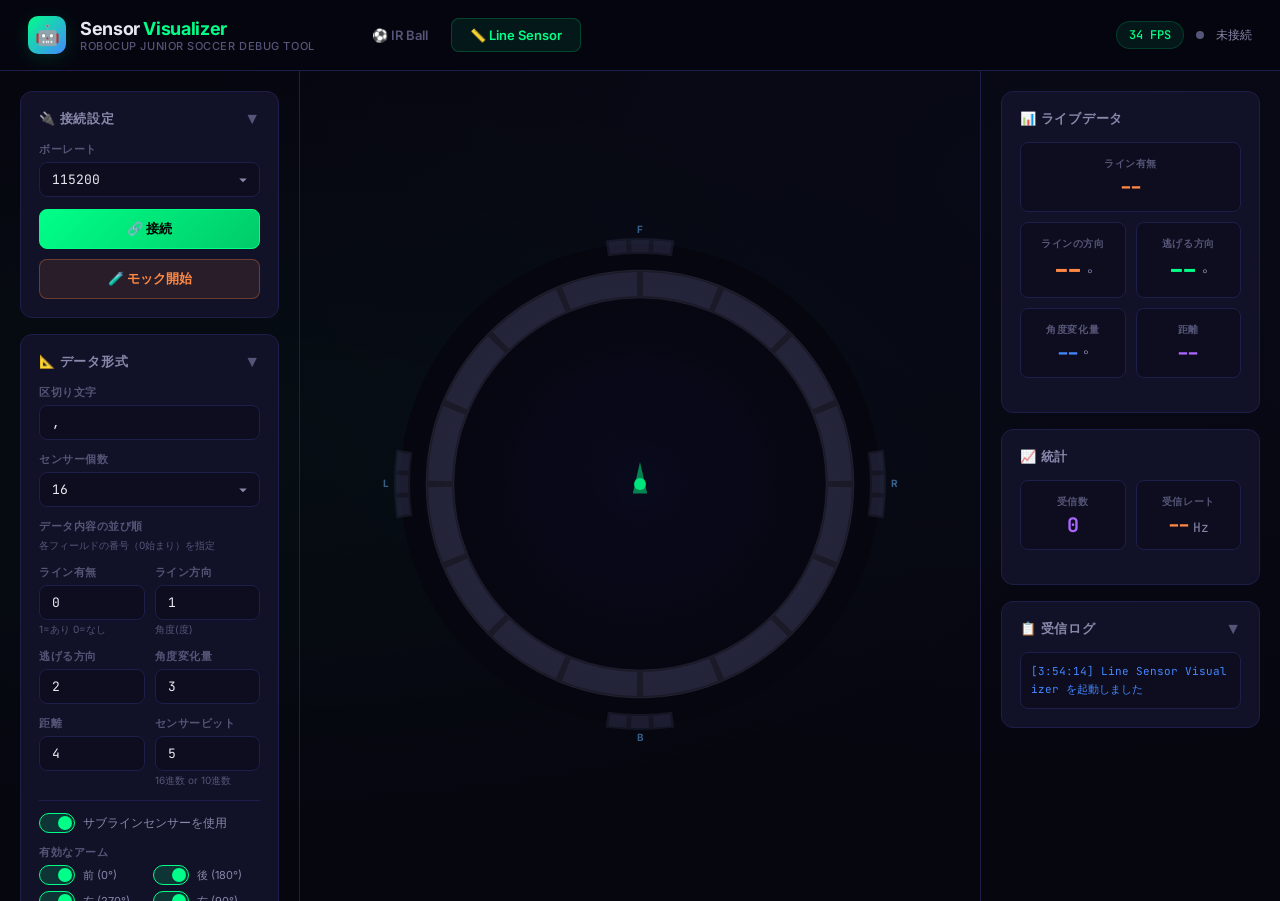
==== commit 8208eb46: "feat: add custom parse code support for line sensor page" ====
--- a/line.html
+++ b/line.html
@@ -81,6 +81,10 @@
             <div class="form-hint" style="margin-top:4px;color:var(--accent-blue)">ビット順: 前→右→後→左 (有効なアームのみ)</div>
           </div>
         </div>
+        <div class="form-group" style="border-top:1px solid var(--border);padding-top:12px">
+          <label class="form-label">カスタムパースコード (上級者向け)</label>
+          <textarea class="form-input" id="cfgCustomParse" rows="4" placeholder="// line: 受信行 (string)&#10;// return: {detected, dir, esc, chg, dist, bits, subBits} or null&#10;// 空欄の場合はデフォルト処理を使用" style="font-size:11px;resize:vertical;font-family:monospace;"></textarea>
+        </div>
         <button class="btn btn-secondary" onclick="applyConfig()" style="margin-top:6px">✓ 適用</button>
       </div>
     </div>
@@ -129,6 +133,7 @@
 let lineDetected=false,lineDir=0,escapeDir=0,angleChange=0,distance=0,sensorBits=0,subSensorBits=0;
 let receiveCount=0,rateTimestamps=[];
 let cfg={delimiter:',',sensorCount:16,detIdx:0,dirIdx:1,escIdx:2,chgIdx:3,distIdx:4,bitsIdx:5,subEnabled:true,subArms:{f:true,r:true,b:true,l:true},subPerArm:3,subBitsIdx:6};
+let customParseFunc=null;
 
 function applyConfig(){
   const d=document.getElementById('cfgDelimiter').value;
@@ -145,12 +150,16 @@
   cfg.subPerArm=parseInt(document.getElementById('cfgSubPerArm').value)||3;
   cfg.subBitsIdx=parseInt(document.getElementById('cfgSubBitsIdx').value)||0;
   document.getElementById('subSettings').style.display=cfg.subEnabled?'':'none';
+  const customStr=document.getElementById('cfgCustomParse').value.trim();
+  if(customStr){try{customParseFunc=new Function('line','cfg',customStr);}catch(e){addLog('カスタムパース構文エラー','error');customParseFunc=null;}}
+  else{customParseFunc=null;}
   addLog('設定を適用しました','info');
 }
 
 function parseHexOrDec(s){s=(s||'0').trim();if(s.startsWith('0x')||s.startsWith('0X'))return parseInt(s,16)||0;return parseInt(s)||0;}
 function parseLine(raw){
   raw=raw.trim();if(!raw)return null;
+  if(customParseFunc){try{return customParseFunc(raw,cfg);}catch(e){return null;}}
   const p=raw.split(cfg.delimiter);
   const g=i=>{const v=p[i];if(v===undefined)return 0;const n=parseFloat(v.trim());return isNaN(n)?0:n;};
   const bv=parseHexOrDec(p[cfg.bitsIdx]);
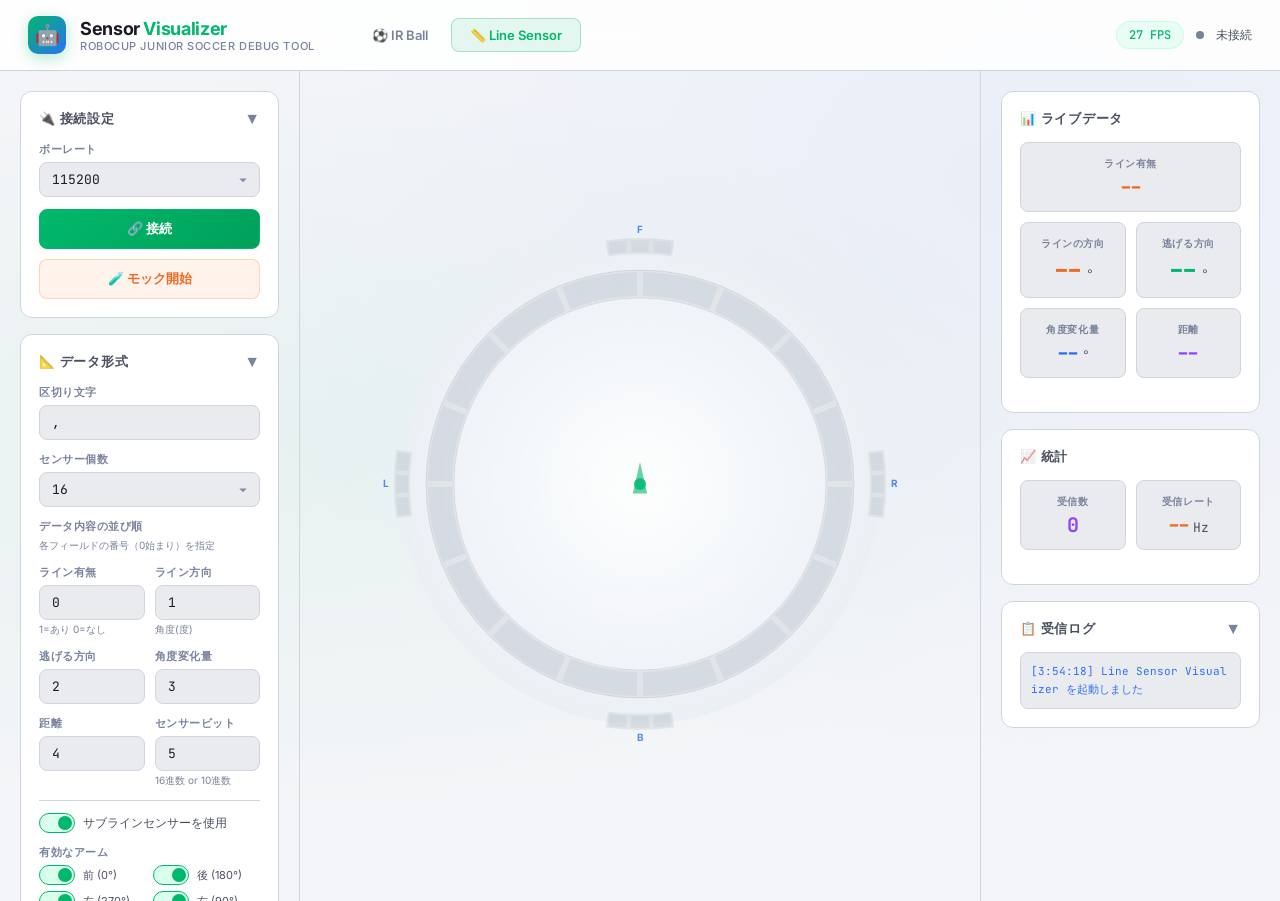
==== commit cab39676: "style: change theme to simple light mode" ====
--- a/line.html
+++ b/line.html
@@ -250,21 +250,21 @@
 function draw(ts){
   animTime=ts||0;ctx.clearRect(0,0,CW,CH);
   // BG
-  const bg=ctx.createRadialGradient(CX,CY,0,CX,CY,R+40);bg.addColorStop(0,'rgba(10,10,30,0.9)');bg.addColorStop(1,'rgba(6,6,15,1)');ctx.fillStyle=bg;ctx.beginPath();ctx.arc(CX,CY,R+40,0,Math.PI*2);ctx.fill();
+  const bg=ctx.createRadialGradient(CX,CY,0,CX,CY,R+40);bg.addColorStop(0,'rgba(255,255,255,0.9)');bg.addColorStop(1,'rgba(235,240,245,1)');ctx.fillStyle=bg;ctx.beginPath();ctx.arc(CX,CY,R+40,0,Math.PI*2);ctx.fill();
   // Ring track
-  ctx.beginPath();ctx.arc(CX,CY,R,0,Math.PI*2);ctx.strokeStyle='rgba(136,136,170,0.15)';ctx.lineWidth=RING_W;ctx.stroke();
+  ctx.beginPath();ctx.arc(CX,CY,R,0,Math.PI*2);ctx.strokeStyle='rgba(0,0,0,0.06)';ctx.lineWidth=RING_W;ctx.stroke();
   // Sensor segments
   const sc=cfg.sensorCount,segAngle=Math.PI*2/sc,gap=0.03;
   for(let i=0;i<sc;i++){
     const a=-Math.PI/2+i*segAngle+gap/2;const active=(sensorBits>>i)&1;
     ctx.beginPath();ctx.arc(CX,CY,R,a,a+segAngle-gap);
-    ctx.strokeStyle=active?(lineDetected?'rgba(255,160,40,0.9)':'rgba(255,160,40,0.3)'):'rgba(60,60,100,0.3)';
+    ctx.strokeStyle=active?(lineDetected?'rgba(240,106,37,0.9)':'rgba(240,106,37,0.3)'):'rgba(200,210,220,0.5)';
     ctx.lineWidth=RING_W-4;ctx.lineCap='butt';ctx.stroke();
-    if(active&&lineDetected){ctx.beginPath();ctx.arc(CX,CY,R,a,a+segAngle-gap);ctx.strokeStyle='rgba(255,160,40,0.15)';ctx.lineWidth=RING_W+10;ctx.stroke();}
+    if(active&&lineDetected){ctx.beginPath();ctx.arc(CX,CY,R,a,a+segAngle-gap);ctx.strokeStyle='rgba(240,106,37,0.15)';ctx.lineWidth=RING_W+10;ctx.stroke();}
   }
   // Ring outer/inner border
-  ctx.beginPath();ctx.arc(CX,CY,R+RING_W/2,0,Math.PI*2);ctx.strokeStyle='rgba(136,136,170,0.1)';ctx.lineWidth=1;ctx.stroke();
-  ctx.beginPath();ctx.arc(CX,CY,R-RING_W/2,0,Math.PI*2);ctx.strokeStyle='rgba(136,136,170,0.1)';ctx.lineWidth=1;ctx.stroke();
+  ctx.beginPath();ctx.arc(CX,CY,R+RING_W/2,0,Math.PI*2);ctx.strokeStyle='rgba(0,0,0,0.08)';ctx.lineWidth=1;ctx.stroke();
+  ctx.beginPath();ctx.arc(CX,CY,R-RING_W/2,0,Math.PI*2);ctx.strokeStyle='rgba(0,0,0,0.08)';ctx.lineWidth=1;ctx.stroke();
   // Sub sensor arms (outside main ring)
   if(cfg.subEnabled){
     const armDirs=[];if(cfg.subArms.f)armDirs.push({deg:0,label:'F'});if(cfg.subArms.r)armDirs.push({deg:90,label:'R'});if(cfg.subArms.b)armDirs.push({deg:180,label:'B'});if(cfg.subArms.l)armDirs.push({deg:270,label:'L'});
@@ -273,40 +273,40 @@
     armDirs.forEach(arm=>{
       const cA=degToRad(arm.deg)-Math.PI/2;
       const segSp=armSpan/perArm,segGap=0.02;
-      ctx.beginPath();ctx.arc(CX,CY,armR,cA-armSpan/2,cA+armSpan/2);ctx.strokeStyle='rgba(80,80,120,0.2)';ctx.lineWidth=armW;ctx.lineCap='butt';ctx.stroke();
+      ctx.beginPath();ctx.arc(CX,CY,armR,cA-armSpan/2,cA+armSpan/2);ctx.strokeStyle='rgba(0,0,0,0.06)';ctx.lineWidth=armW;ctx.lineCap='butt';ctx.stroke();
       for(let j=0;j<perArm;j++){
         const sa=cA-armSpan/2+j*segSp+segGap/2;
         const active=(subSensorBits>>bi)&1;bi++;
         ctx.beginPath();ctx.arc(CX,CY,armR,sa,sa+segSp-segGap);
-        ctx.strokeStyle=active?(lineDetected?'rgba(100,180,255,0.9)':'rgba(100,180,255,0.3)'):'rgba(50,50,80,0.3)';
+        ctx.strokeStyle=active?(lineDetected?'rgba(45,112,245,0.9)':'rgba(45,112,245,0.3)'):'rgba(200,210,220,0.5)';
         ctx.lineWidth=armW-4;ctx.lineCap='butt';ctx.stroke();
-        if(active&&lineDetected){ctx.beginPath();ctx.arc(CX,CY,armR,sa,sa+segSp-segGap);ctx.strokeStyle='rgba(100,180,255,0.12)';ctx.lineWidth=armW+8;ctx.stroke();}
+        if(active&&lineDetected){ctx.beginPath();ctx.arc(CX,CY,armR,sa,sa+segSp-segGap);ctx.strokeStyle='rgba(45,112,245,0.15)';ctx.lineWidth=armW+8;ctx.stroke();}
       }
       const lx=CX+Math.cos(cA)*(armR+16),ly=CY+Math.sin(cA)*(armR+16);
-      ctx.fillStyle='rgba(100,180,255,0.5)';ctx.font='bold 10px Inter,sans-serif';ctx.textAlign='center';ctx.textBaseline='middle';ctx.fillText(arm.label,lx,ly);
+      ctx.fillStyle='rgba(45,112,245,0.8)';ctx.font='bold 10px Inter,sans-serif';ctx.textAlign='center';ctx.textBaseline='middle';ctx.fillText(arm.label,lx,ly);
     });
   }
   // Center robot
-  ctx.beginPath();ctx.arc(CX,CY,6,0,Math.PI*2);ctx.fillStyle='rgba(0,255,136,0.8)';ctx.fill();
+  ctx.beginPath();ctx.arc(CX,CY,6,0,Math.PI*2);ctx.fillStyle='rgba(0,184,107,0.8)';ctx.fill();
   // Forward triangle
-  const fwd=-Math.PI/2;ctx.beginPath();ctx.moveTo(CX+Math.cos(fwd)*22,CY+Math.sin(fwd)*22);ctx.lineTo(CX+Math.cos(fwd+2.5)*12,CY+Math.sin(fwd+2.5)*12);ctx.lineTo(CX+Math.cos(fwd-2.5)*12,CY+Math.sin(fwd-2.5)*12);ctx.closePath();ctx.fillStyle='rgba(0,255,136,0.5)';ctx.fill();
+  const fwd=-Math.PI/2;ctx.beginPath();ctx.moveTo(CX+Math.cos(fwd)*22,CY+Math.sin(fwd)*22);ctx.lineTo(CX+Math.cos(fwd+2.5)*12,CY+Math.sin(fwd+2.5)*12);ctx.lineTo(CX+Math.cos(fwd-2.5)*12,CY+Math.sin(fwd-2.5)*12);ctx.closePath();ctx.fillStyle='rgba(0,184,107,0.6)';ctx.fill();
 
   if(lineDetected&&(isConnected||isMocking)){
     // White line across ring
     const la=canvasAngle(lineDir),perpLen=R+10;
     const perp=la+Math.PI/2;
     ctx.beginPath();ctx.moveTo(CX+Math.cos(perp)*perpLen,CY+Math.sin(perp)*perpLen);ctx.lineTo(CX-Math.cos(perp)*perpLen,CY-Math.sin(perp)*perpLen);
-    ctx.strokeStyle='rgba(255,255,255,0.5)';ctx.lineWidth=2;ctx.setLineDash([]);ctx.stroke();
+    ctx.strokeStyle='rgba(0,0,0,0.3)';ctx.lineWidth=2;ctx.setLineDash([]);ctx.stroke();
     // Line direction arrow (orange solid)
     const arrowLen=R-10;const ax=CX+Math.cos(la)*arrowLen,ay=CY+Math.sin(la)*arrowLen;
-    ctx.beginPath();ctx.moveTo(CX,CY);ctx.lineTo(ax,ay);ctx.strokeStyle='#ff8844';ctx.lineWidth=3;ctx.stroke();
+    ctx.beginPath();ctx.moveTo(CX,CY);ctx.lineTo(ax,ay);ctx.strokeStyle='#f06a25';ctx.lineWidth=3;ctx.stroke();
     // Arrowhead
-    const ah=15,aa=0.4;ctx.beginPath();ctx.moveTo(ax,ay);ctx.lineTo(ax-ah*Math.cos(la-aa),ay-ah*Math.sin(la-aa));ctx.lineTo(ax-ah*Math.cos(la+aa),ay-ah*Math.sin(la+aa));ctx.closePath();ctx.fillStyle='#ff8844';ctx.fill();
+    const ah=15,aa=0.4;ctx.beginPath();ctx.moveTo(ax,ay);ctx.lineTo(ax-ah*Math.cos(la-aa),ay-ah*Math.sin(la-aa));ctx.lineTo(ax-ah*Math.cos(la+aa),ay-ah*Math.sin(la+aa));ctx.closePath();ctx.fillStyle='#f06a25';ctx.fill();
     // Escape direction arrow (green dashed)
     const ea=canvasAngle(escapeDir),elen=R-10;const ex=CX+Math.cos(ea)*elen,ey=CY+Math.sin(ea)*elen;
-    ctx.beginPath();ctx.moveTo(CX,CY);ctx.lineTo(ex,ey);ctx.strokeStyle='#00ff88';ctx.lineWidth=2.5;ctx.setLineDash([8,6]);ctx.stroke();ctx.setLineDash([]);
+    ctx.beginPath();ctx.moveTo(CX,CY);ctx.lineTo(ex,ey);ctx.strokeStyle='#00b86b';ctx.lineWidth=2.5;ctx.setLineDash([8,6]);ctx.stroke();ctx.setLineDash([]);
     // Escape arrowhead
-    ctx.beginPath();ctx.moveTo(ex,ey);ctx.lineTo(ex-12*Math.cos(ea-0.4),ey-12*Math.sin(ea-0.4));ctx.lineTo(ex-12*Math.cos(ea+0.4),ey-12*Math.sin(ea+0.4));ctx.closePath();ctx.fillStyle='#00ff88';ctx.fill();
+    ctx.beginPath();ctx.moveTo(ex,ey);ctx.lineTo(ex-12*Math.cos(ea-0.4),ey-12*Math.sin(ea-0.4));ctx.lineTo(ex-12*Math.cos(ea+0.4),ey-12*Math.sin(ea+0.4));ctx.closePath();ctx.fillStyle='#00b86b';ctx.fill();
   }
   // No-line overlay
   document.getElementById('noLineOverlay').classList.toggle('visible',!lineDetected&&(isConnected||isMocking));
--- a/styles.css
+++ b/styles.css
@@ -1,9 +1,9 @@
 *,*::before,*::after{box-sizing:border-box;margin:0;padding:0}
-:root{--bg-primary:#06060f;--bg-secondary:#0d0d1f;--bg-card:#111128;--bg-card-hover:#16163a;--border:#1e1e4a;--border-glow:#2a2a6a;--text-primary:#e8e8f0;--text-secondary:#8888aa;--text-muted:#555577;--accent-green:#00ff88;--accent-green-dim:#00cc6a;--accent-blue:#4488ff;--accent-red:#ff3366;--accent-orange:#ff8844;--accent-purple:#aa66ff;--font-ui:'Inter',-apple-system,sans-serif;--font-mono:'JetBrains Mono','Consolas',monospace;--radius:12px;--radius-sm:8px;--transition:0.2s cubic-bezier(0.4,0,0.2,1)}
-body{font-family:var(--font-ui);background:var(--bg-primary);color:var(--text-primary);min-height:100vh;overflow-x:hidden;background-image:radial-gradient(ellipse at 20% 50%,rgba(0,255,136,0.03) 0%,transparent 60%),radial-gradient(ellipse at 80% 20%,rgba(68,136,255,0.03) 0%,transparent 60%)}
-.header{display:flex;align-items:center;justify-content:space-between;padding:16px 28px;border-bottom:1px solid var(--border);background:rgba(6,6,15,0.8);backdrop-filter:blur(20px);position:sticky;top:0;z-index:100}
+:root{--bg-primary:#f4f5f8;--bg-secondary:#e9ebee;--bg-card:#ffffff;--bg-card-hover:#f8f9fb;--border:#d0d4dc;--border-glow:#a0abbf;--text-primary:#1a1c23;--text-secondary:#4a5060;--text-muted:#7a839e;--accent-green:#00b86b;--accent-green-dim:#00a05a;--accent-blue:#2d70f5;--accent-red:#ea2851;--accent-orange:#f06a25;--accent-purple:#8f44fd;--font-ui:'Inter',-apple-system,sans-serif;--font-mono:'JetBrains Mono','Consolas',monospace;--radius:12px;--radius-sm:8px;--transition:0.2s cubic-bezier(0.4,0,0.2,1)}
+body{font-family:var(--font-ui);background:var(--bg-primary);color:var(--text-primary);min-height:100vh;overflow-x:hidden;background-image:radial-gradient(ellipse at 20% 50%,rgba(0,184,107,0.05) 0%,transparent 60%),radial-gradient(ellipse at 80% 20%,rgba(45,112,245,0.05) 0%,transparent 60%)}
+.header{display:flex;align-items:center;justify-content:space-between;padding:16px 28px;border-bottom:1px solid var(--border);background:rgba(255,255,255,0.85);backdrop-filter:blur(20px);position:sticky;top:0;z-index:100}
 .header-left{display:flex;align-items:center;gap:14px}
-.header-logo{width:38px;height:38px;background:linear-gradient(135deg,var(--accent-green),var(--accent-blue));border-radius:10px;display:flex;align-items:center;justify-content:center;font-size:20px;box-shadow:0 4px 20px rgba(0,255,136,0.15)}
+.header-logo{width:38px;height:38px;background:linear-gradient(135deg,var(--accent-green),var(--accent-blue));border-radius:10px;display:flex;align-items:center;justify-content:center;font-size:20px;box-shadow:0 4px 15px rgba(0,184,107,0.3)}
 .header-title{font-size:18px;font-weight:700;letter-spacing:-0.02em}
 .header-title span{color:var(--accent-green)}
 .header-subtitle{font-size:11px;color:var(--text-muted);font-weight:500;letter-spacing:0.05em;text-transform:uppercase}
@@ -16,8 +16,8 @@
 .status-text{font-size:12px;color:var(--text-secondary);font-weight:500}
 .nav-tabs{display:flex;gap:4px;margin-left:24px}
 .nav-tab{padding:8px 18px;font-family:var(--font-ui);font-size:13px;font-weight:600;color:var(--text-muted);background:transparent;border:1px solid transparent;border-radius:var(--radius-sm);cursor:pointer;transition:all var(--transition);text-decoration:none}
-.nav-tab:hover{color:var(--text-primary);background:var(--bg-card)}
-.nav-tab.active{color:var(--accent-green);background:rgba(0,255,136,0.08);border-color:rgba(0,255,136,0.2)}
+.nav-tab:hover{color:var(--text-primary);background:var(--bg-card-hover)}
+.nav-tab.active{color:var(--accent-green);background:rgba(0,184,107,0.1);border-color:rgba(0,184,107,0.3)}
 .main-content{display:grid;grid-template-columns:300px 1fr 300px;gap:0;min-height:calc(100vh - 70px)}
 @media(max-width:1100px){.main-content{grid-template-columns:1fr;grid-template-rows:auto 1fr auto}}
 .sidebar{padding:20px;border-right:1px solid var(--border);overflow-y:auto;max-height:calc(100vh - 70px)}
@@ -40,8 +40,8 @@
 .form-row{display:grid;grid-template-columns:1fr 1fr;gap:10px}
 .form-hint{font-size:10px;color:var(--text-muted);margin-top:3px}
 .btn{display:inline-flex;align-items:center;justify-content:center;gap:8px;padding:10px 18px;font-family:var(--font-ui);font-size:13px;font-weight:600;border:1px solid transparent;border-radius:var(--radius-sm);cursor:pointer;transition:all var(--transition);white-space:nowrap;width:100%}
-.btn-primary{background:linear-gradient(135deg,var(--accent-green),var(--accent-green-dim));color:#000;border-color:var(--accent-green)}
-.btn-primary:hover{box-shadow:0 4px 20px rgba(0,255,136,0.25);transform:translateY(-1px)}
+.btn-primary{background:linear-gradient(135deg,var(--accent-green),var(--accent-green-dim));color:#fff;border-color:var(--accent-green)}
+.btn-primary:hover{box-shadow:0 4px 15px rgba(0,184,107,0.35);transform:translateY(-1px)}
 .btn-danger{background:rgba(255,51,102,0.1);color:var(--accent-red);border-color:rgba(255,51,102,0.3)}
 .btn-danger:hover{background:rgba(255,51,102,0.2)}
 .btn-secondary{background:var(--bg-secondary);color:var(--text-secondary);border-color:var(--border)}
@@ -72,9 +72,9 @@
 @keyframes fadeIn{from{opacity:0;transform:translateY(8px)}to{opacity:1;transform:translateY(0)}}
 .no-serial-banner{display:none;background:rgba(255,51,102,0.1);border:1px solid rgba(255,51,102,0.3);border-radius:var(--radius-sm);padding:12px 16px;margin-bottom:16px;font-size:12px;color:var(--accent-red);line-height:1.5}
 .no-serial-banner.visible{display:block}
-.not-detected-overlay{position:absolute;inset:0;display:flex;flex-direction:column;align-items:center;justify-content:center;background:rgba(6,6,15,0.75);backdrop-filter:blur(8px);border-radius:50%;opacity:0;pointer-events:none;transition:opacity 0.4s ease}
+.not-detected-overlay{position:absolute;inset:0;display:flex;flex-direction:column;align-items:center;justify-content:center;background:rgba(255,255,255,0.7);backdrop-filter:blur(6px);border-radius:50%;opacity:0;pointer-events:none;transition:opacity 0.4s ease}
 .not-detected-overlay.visible{opacity:1}
 .not-detected-icon{font-size:56px;margin-bottom:12px;animation:float 3s ease-in-out infinite}
 @keyframes float{0%,100%{transform:translateY(0)}50%{transform:translateY(-8px)}}
-.not-detected-text{font-size:22px;font-weight:800;color:var(--accent-red);text-transform:uppercase;letter-spacing:0.08em;text-shadow:0 0 20px rgba(255,51,102,0.4)}
+.not-detected-text{font-size:22px;font-weight:800;color:var(--accent-red);text-transform:uppercase;letter-spacing:0.08em;text-shadow:0 0 15px rgba(234,40,81,0.3)}
 .not-detected-sub{font-size:12px;color:var(--text-muted);margin-top:6px}
